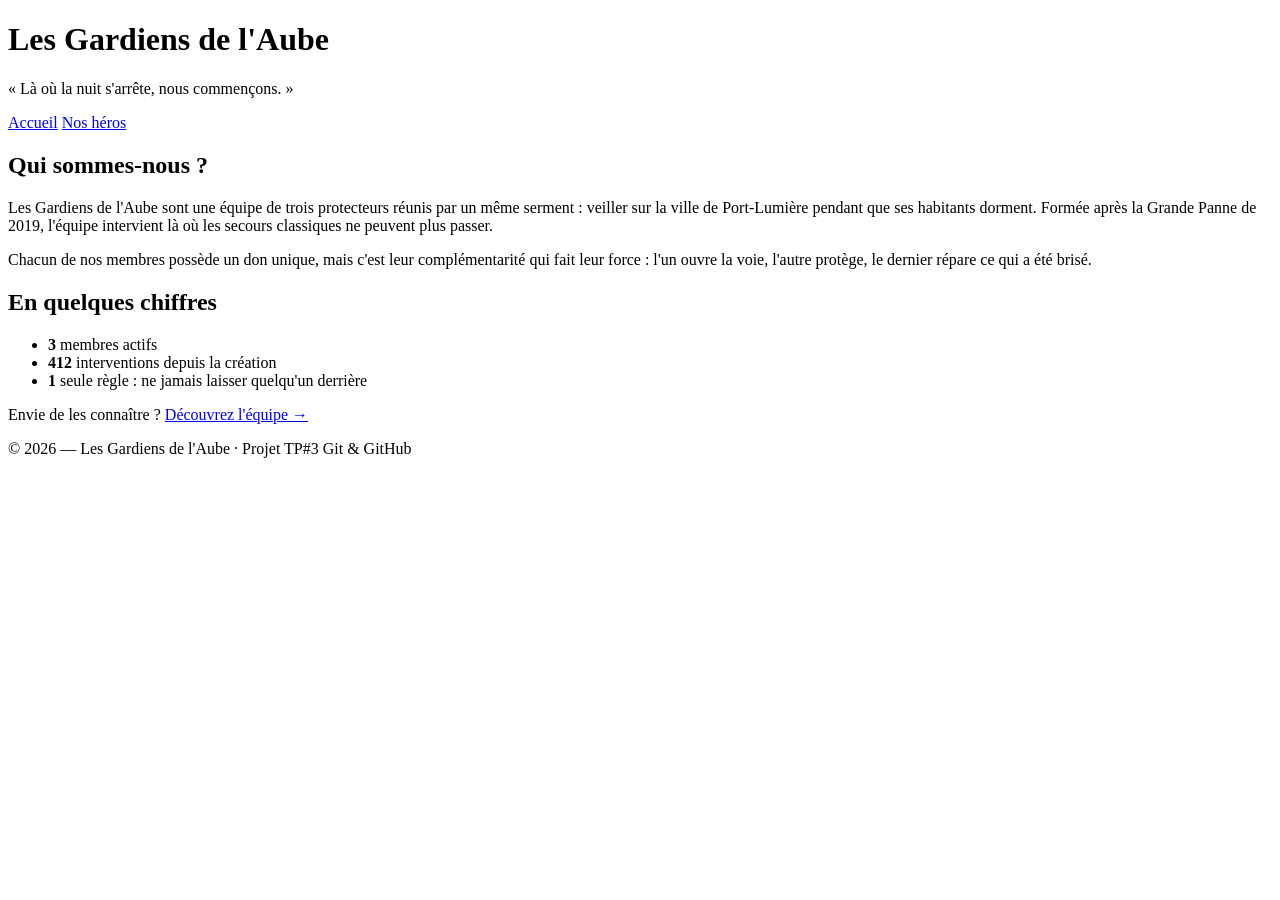
==== index.html @ b71a7534 "Modification du fichier index.html et création du fichier heroes" ====
<!DOCTYPE html>
<html lang="fr">
<head>
  <meta charset="UTF-8">
  <meta name="viewport" content="width=device-width, initial-scale=1.0">
  <title>Les Gardiens de l'Aube — Accueil</title>
  <link rel="stylesheet" href="style.css">
</head>
<body>

  <header class="hero-banner">
    <h1 class="titre-principal">Les Gardiens de l'Aube</h1>
    <p class="slogan">« Là où la nuit s'arrête, nous commençons. »</p>

    <nav class="menu">
      <a href="index.html" class="actif">Accueil</a>
      <a href="heroes.html">Nos héros</a>
    </nav>
  </header>

  <main>
    <section class="presentation">
      <h2>Qui sommes-nous ?</h2>
      <p>
        Les Gardiens de l'Aube sont une équipe de trois protecteurs réunis par un
        même serment : veiller sur la ville de Port-Lumière pendant que ses
        habitants dorment. Formée après la Grande Panne de 2019, l'équipe
        intervient là où les secours classiques ne peuvent plus passer.
      </p>
      <p>
        Chacun de nos membres possède un don unique, mais c'est leur
        complémentarité qui fait leur force : l'un ouvre la voie, l'autre protège,
        le dernier répare ce qui a été brisé.
      </p>
    </section>

    <section class="chiffres">
      <h2>En quelques chiffres</h2>
      <ul>
        <li><strong>3</strong> membres actifs</li>
        <li><strong>412</strong> interventions depuis la création</li>
        <li><strong>1</strong> seule règle : ne jamais laisser quelqu'un derrière</li>
      </ul>
      <p class="appel">
        Envie de les connaître ? <a href="heroes.html">Découvrez l'équipe →</a>
      </p>
    </section>
  </main>

  <footer>
    <p>© 2026 — Les Gardiens de l'Aube · Projet TP#3 Git &amp; GitHub</p>
  </footer>

</body>
</html>
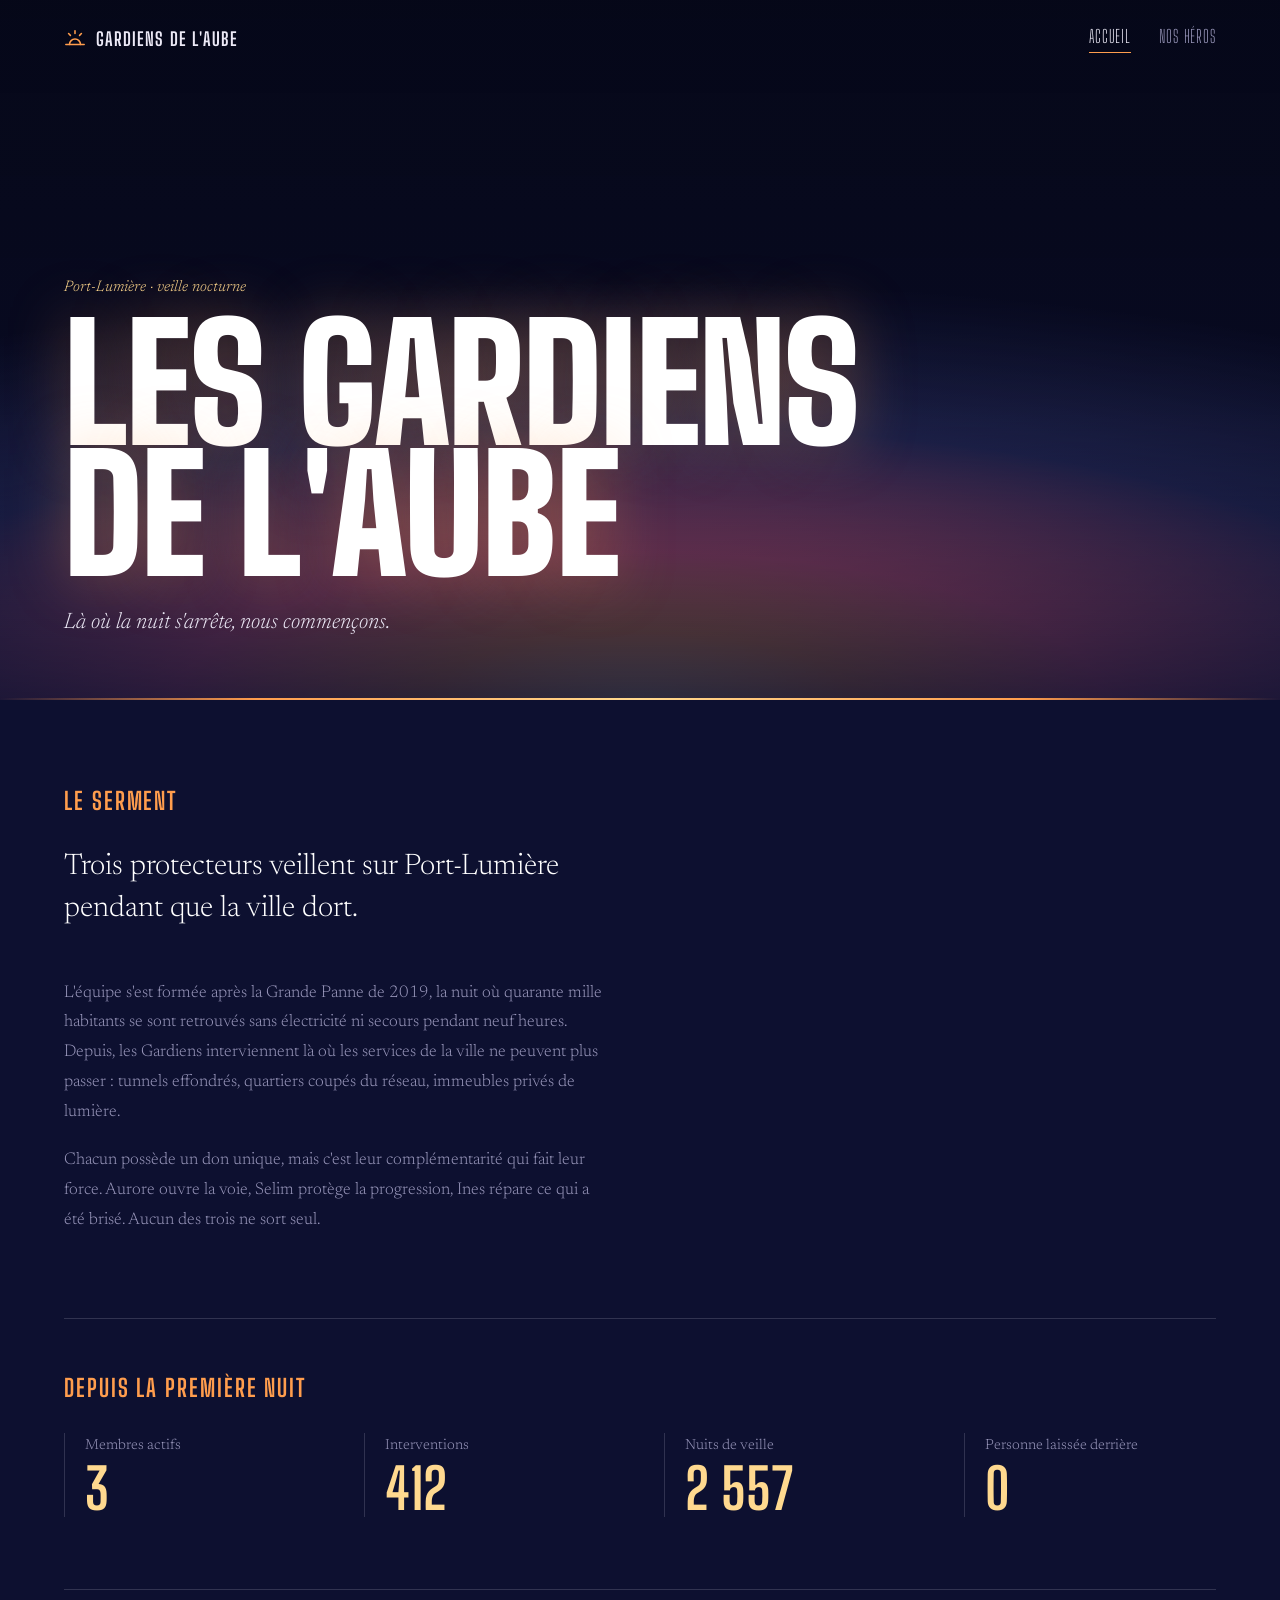
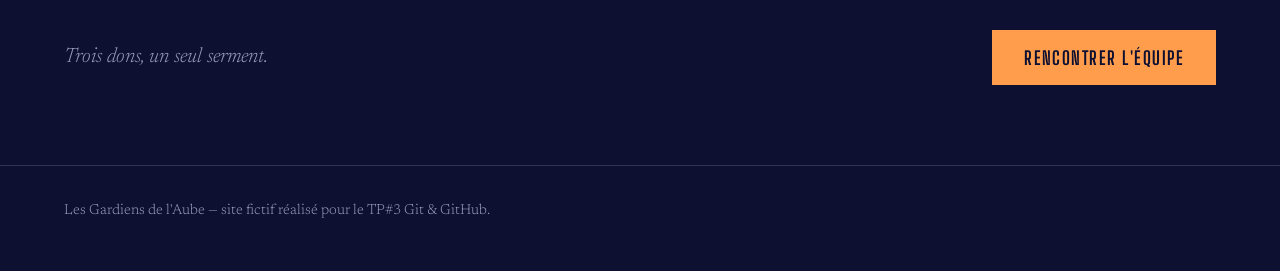
==== commit 93ed330d: "finition du projet" ====
--- a/index.html
+++ b/index.html
@@ -3,52 +3,93 @@
 <head>
   <meta charset="UTF-8">
   <meta name="viewport" content="width=device-width, initial-scale=1.0">
-  <title>Les Gardiens de l'Aube — Accueil</title>
+  <title>Les Gardiens de l'Aube</title>
   <link rel="stylesheet" href="style.css">
 </head>
 <body>
 
-  <header class="hero-banner">
-    <h1 class="titre-principal">Les Gardiens de l'Aube</h1>
-    <p class="slogan">« Là où la nuit s'arrête, nous commençons. »</p>
+  <!-- ===== Barre de navigation ===== -->
+  <nav class="nav">
+    <a class="nav__marque" href="index.html">
+      <svg viewBox="0 0 24 24" aria-hidden="true" focusable="false">
+        <path d="M2 18h20" />
+        <path d="M12 18a6 6 0 0 1 12 0" transform="translate(-6 0)" />
+        <path d="M12 3v3M5 6l2 2M19 6l-2 2" />
+      </svg>
+      Gardiens de l'Aube
+    </a>
+    <ul class="nav__liens">
+      <li><a href="index.html" aria-current="page">Accueil</a></li>
+      <li><a href="heroes.html">Nos héros</a></li>
+    </ul>
+  </nav>
 
-    <nav class="menu">
-      <a href="index.html" class="actif">Accueil</a>
-      <a href="heroes.html">Nos héros</a>
-    </nav>
+  <!-- ===== Horizon : le titre est posé sur la ligne de lumière ===== -->
+  <header class="horizon">
+    <div class="horizon__ciel"></div>
+    <div class="horizon__contenu">
+      <p class="horizon__lieu">Port-Lumière · veille nocturne</p>
+      <h1 class="titre">Les Gardiens<br>de l'Aube</h1>
+      <p class="slogan">Là où la nuit s'arrête, nous commençons.</p>
+    </div>
+    <div class="horizon__ligne"></div>
   </header>
 
   <main>
-    <section class="presentation">
-      <h2>Qui sommes-nous ?</h2>
-      <p>
-        Les Gardiens de l'Aube sont une équipe de trois protecteurs réunis par un
-        même serment : veiller sur la ville de Port-Lumière pendant que ses
-        habitants dorment. Formée après la Grande Panne de 2019, l'équipe
-        intervient là où les secours classiques ne peuvent plus passer.
+
+    <!-- ===== Présentation générale ===== -->
+    <section class="serment">
+      <h2>Le serment</h2>
+      <p class="serment__ouverture">
+        Trois protecteurs veillent sur Port-Lumière pendant que la ville dort.
       </p>
       <p>
-        Chacun de nos membres possède un don unique, mais c'est leur
-        complémentarité qui fait leur force : l'un ouvre la voie, l'autre protège,
-        le dernier répare ce qui a été brisé.
+        L'équipe s'est formée après la Grande Panne de 2019, la nuit où quarante
+        mille habitants se sont retrouvés sans électricité ni secours pendant
+        neuf heures. Depuis, les Gardiens interviennent là où les services de la
+        ville ne peuvent plus passer : tunnels effondrés, quartiers coupés du
+        réseau, immeubles privés de lumière.
+      </p>
+      <p>
+        Chacun possède un don unique, mais c'est leur complémentarité qui fait
+        leur force. Aurore ouvre la voie, Selim protège la progression, Ines
+        répare ce qui a été brisé. Aucun des trois ne sort seul.
       </p>
     </section>
 
-    <section class="chiffres">
-      <h2>En quelques chiffres</h2>
-      <ul>
-        <li><strong>3</strong> membres actifs</li>
-        <li><strong>412</strong> interventions depuis la création</li>
-        <li><strong>1</strong> seule règle : ne jamais laisser quelqu'un derrière</li>
-      </ul>
-      <p class="appel">
-        Envie de les connaître ? <a href="heroes.html">Découvrez l'équipe →</a>
-      </p>
+    <!-- ===== Chiffres : filets fins plutôt que cartes ===== -->
+    <section class="bilan">
+      <h2 class="bilan__titre">Depuis la première nuit</h2>
+      <dl class="bilan__liste">
+        <div>
+          <dt>Membres actifs</dt>
+          <dd>3</dd>
+        </div>
+        <div>
+          <dt>Interventions</dt>
+          <dd>412</dd>
+        </div>
+        <div>
+          <dt>Nuits de veille</dt>
+          <dd>2 557</dd>
+        </div>
+        <div>
+          <dt>Personne laissée derrière</dt>
+          <dd>0</dd>
+        </div>
+      </dl>
     </section>
+
+    <!-- ===== Renvoi vers la page héros ===== -->
+    <section class="renvoi">
+      <p>Trois dons, un seul serment.</p>
+      <a class="bouton" href="heroes.html">Rencontrer l'équipe</a>
+    </section>
+
   </main>
 
-  <footer>
-    <p>© 2026 — Les Gardiens de l'Aube · Projet TP#3 Git &amp; GitHub</p>
+  <footer class="pied">
+    <p>Les Gardiens de l'Aube — site fictif réalisé pour le TP#3 Git &amp; GitHub.</p>
   </footer>
 
 </body>
--- a/style.css
+++ b/style.css
@@ -0,0 +1,403 @@
+/* =========================================================
+   Les Gardiens de l'Aube — feuille de style
+   Direction : l'horizon, le moment où la nuit bascule
+   ========================================================= */
+
+/* ----- Polices personnalisées (Google Fonts) ----- */
+@import url('https://fonts.googleapis.com/css2?family=Big+Shoulders+Display:wght@500;700;900&family=Newsreader:ital,opsz,wght@0,6..72,300;0,6..72,400;1,6..72,300&display=swap');
+
+/* ----- Jetons de couleur ----- */
+:root {
+  --nuit:        #0d1030;  /* couleur de fond principale */
+  --nuit-haute:  #060818;
+  --brume:       #272c56;
+  --horizon:     #ff9d4d;
+  --lueur:       #ffd98f;
+  --braise:      #e2607a;
+  --texte:       #ece9f6;  /* couleur du texte */
+  --texte-doux:  #9b99bd;
+  --filet:       rgba(236, 233, 246, .16);
+
+  --colonne: 34rem;         /* largeur de lecture : < 80 caractères */
+}
+
+/* ----- Base ----- */
+*, *::before, *::after { box-sizing: border-box; }
+
+body {
+  margin: 0;
+  background: var(--nuit);
+  color: var(--texte);
+  font-family: 'Newsreader', Georgia, serif;
+  font-size: 1.0625rem;
+  font-weight: 300;
+  line-height: 1.75;
+  -webkit-font-smoothing: antialiased;
+}
+
+p { margin: 0 0 1.1em; }
+
+a { color: var(--lueur); }
+
+:focus-visible {
+  outline: 2px solid var(--horizon);
+  outline-offset: 3px;
+}
+
+/* =========================================================
+   Navigation
+   ========================================================= */
+.nav {
+  position: relative;
+  z-index: 3;
+  display: flex;
+  align-items: center;
+  justify-content: space-between;
+  gap: 1rem;
+  flex-wrap: wrap;
+  padding: 1.4rem clamp(1.25rem, 5vw, 4rem);
+}
+
+.nav__marque {
+  display: inline-flex;
+  align-items: center;
+  gap: .6rem;
+  font-family: 'Big Shoulders Display', sans-serif;
+  font-weight: 700;
+  font-size: 1.15rem;
+  letter-spacing: .06em;
+  text-transform: uppercase;
+  color: var(--texte);
+  text-decoration: none;
+}
+
+.nav__marque svg {
+  width: 22px;
+  height: 22px;
+  fill: none;
+  stroke: var(--horizon);
+  stroke-width: 1.7;
+  stroke-linecap: round;
+}
+
+.nav__liens {
+  display: flex;
+  gap: 1.75rem;
+  margin: 0;
+  padding: 0;
+  list-style: none;
+}
+
+.nav__liens a {
+  position: relative;
+  padding-bottom: .35rem;
+  font-family: 'Big Shoulders Display', sans-serif;
+  font-size: 1.1rem;
+  letter-spacing: .05em;
+  text-transform: uppercase;
+  color: var(--texte-doux);
+  text-decoration: none;
+  transition: color .25s;
+}
+
+.nav__liens a::after {
+  content: "";
+  position: absolute;
+  left: 0;
+  bottom: 0;
+  width: 100%;
+  height: 1px;
+  background: var(--horizon);
+  transform: scaleX(0);
+  transform-origin: left;
+  transition: transform .3s;
+}
+
+.nav__liens a:hover,
+.nav__liens a[aria-current] { color: var(--texte); }
+.nav__liens a:hover::after,
+.nav__liens a[aria-current]::after { transform: scaleX(1); }
+
+/* =========================================================
+   Horizon — le titre posé sur la ligne de lumière
+   ========================================================= */
+.horizon {
+  position: relative;
+  display: flex;
+  align-items: flex-end;
+  min-height: 78vh;
+  padding: 6rem clamp(1.25rem, 5vw, 4rem) 3.5rem;
+  margin-top: -5rem;
+  overflow: hidden;
+}
+
+.horizon--court { min-height: 46vh; }
+
+/* dégradé nuit -> première lueur */
+.horizon__ciel {
+  position: absolute;
+  inset: 0;
+  background:
+    radial-gradient(120% 70% at 50% 100%,
+      var(--lueur) 0%,
+      var(--horizon) 14%,
+      var(--braise) 30%,
+      var(--brume) 56%,
+      var(--nuit-haute) 85%);
+  opacity: .9;
+  transform-origin: bottom center;
+  animation: lever 1.6s cubic-bezier(.22,.8,.3,1) both;
+}
+
+/* voile sombre pour garder le texte lisible */
+.horizon::before {
+  content: "";
+  position: absolute;
+  inset: 0;
+  background: linear-gradient(to top,
+    rgba(13,16,48,.86) 0%,
+    rgba(13,16,48,.35) 40%,
+    rgba(6,8,24,.55) 100%);
+  z-index: 1;
+}
+
+.horizon__contenu {
+  position: relative;
+  z-index: 2;
+  width: 100%;
+}
+
+.horizon__ligne {
+  position: absolute;
+  left: 0;
+  right: 0;
+  bottom: 0;
+  height: 2px;
+  z-index: 2;
+  background: linear-gradient(to right,
+    transparent, var(--horizon) 20%, var(--lueur) 50%, var(--horizon) 80%, transparent);
+}
+
+.horizon__lieu {
+  margin: 0 0 1rem;
+  font-size: .95rem;
+  font-style: italic;
+  color: var(--lueur);
+}
+
+/* ----- Titre mis en valeur ----- */
+.titre {
+  margin: 0;
+  font-family: 'Big Shoulders Display', sans-serif;
+  font-weight: 900;
+  font-size: clamp(3.5rem, 13vw, 10rem);
+  line-height: .82;
+  letter-spacing: -.01em;
+  text-transform: uppercase;
+  color: #fff;
+  text-shadow: 0 0 60px rgba(255, 157, 77, .35);
+}
+
+.slogan {
+  max-width: 30rem;
+  margin: 1.5rem 0 0;
+  font-size: clamp(1.05rem, 2.4vw, 1.4rem);
+  font-style: italic;
+  color: var(--texte);
+}
+
+@keyframes lever {
+  from { transform: translateY(14%) scaleY(1.12); opacity: 0; }
+  to   { transform: none; opacity: .9; }
+}
+
+/* =========================================================
+   Contenu courant
+   ========================================================= */
+main {
+  padding: 0 clamp(1.25rem, 5vw, 4rem);
+}
+
+h2 {
+  font-family: 'Big Shoulders Display', sans-serif;
+  font-weight: 700;
+  font-size: 1.5rem;
+  letter-spacing: .08em;
+  text-transform: uppercase;
+  color: var(--horizon);
+  margin: 0 0 1.5rem;
+}
+
+/* ----- Le serment ----- */
+.serment {
+  max-width: var(--colonne);
+  padding: 5rem 0 4rem;
+}
+
+.serment__ouverture {
+  font-size: clamp(1.35rem, 3.2vw, 1.85rem);
+  line-height: 1.45;
+  color: #fff;
+  margin-bottom: 1.6em;
+}
+
+.serment p:not(.serment__ouverture) { color: var(--texte-doux); }
+
+/* ----- Bilan chiffré ----- */
+.bilan {
+  padding: 3rem 0 4.5rem;
+  border-top: 1px solid var(--filet);
+}
+
+.bilan__liste {
+  display: grid;
+  grid-template-columns: repeat(auto-fit, minmax(11rem, 1fr));
+  gap: 2.5rem 3rem;
+  margin: 0;
+}
+
+.bilan__liste div {
+  border-left: 1px solid var(--filet);
+  padding-left: 1.25rem;
+}
+
+.bilan__liste dt {
+  font-size: .9rem;
+  color: var(--texte-doux);
+}
+
+.bilan__liste dd {
+  margin: .2rem 0 0;
+  font-family: 'Big Shoulders Display', sans-serif;
+  font-weight: 700;
+  font-size: 3.5rem;
+  line-height: 1;
+  color: var(--lueur);
+}
+
+/* ----- Renvoi ----- */
+.renvoi {
+  display: flex;
+  align-items: center;
+  justify-content: space-between;
+  flex-wrap: wrap;
+  gap: 1.5rem;
+  padding: 2.5rem 0 5rem;
+  border-top: 1px solid var(--filet);
+}
+
+.renvoi p {
+  margin: 0;
+  font-size: 1.3rem;
+  font-style: italic;
+  color: var(--texte-doux);
+}
+
+.bouton {
+  font-family: 'Big Shoulders Display', sans-serif;
+  font-weight: 700;
+  font-size: 1.15rem;
+  letter-spacing: .08em;
+  text-transform: uppercase;
+  color: var(--nuit);
+  background: var(--horizon);
+  text-decoration: none;
+  padding: .7rem 2rem;
+  transition: background .25s, color .25s;
+}
+
+.bouton:hover { background: var(--lueur); }
+
+/* =========================================================
+   Fiches héros
+   ========================================================= */
+.equipe {
+  max-width: 62rem;
+  margin: 0 auto;
+  padding-top: 4rem;
+  padding-bottom: 5rem;
+}
+
+.fiche {
+  display: grid;
+  grid-template-columns: 9rem 1fr;
+  gap: 2.5rem;
+  padding: 3.25rem 0;
+  border-top: 1px solid var(--filet);
+}
+
+.fiche:first-child { border-top: 0; padding-top: 1rem; }
+
+.fiche__sigle svg {
+  width: 100%;
+  height: auto;
+  fill: none;
+  stroke: var(--signature);
+  stroke-width: 3;
+  stroke-linecap: round;
+  stroke-linejoin: round;
+  opacity: .9;
+}
+
+.fiche__texte { max-width: var(--colonne); }
+
+.fiche__alias {
+  margin: 0;
+  font-size: 1.05rem;
+  font-style: italic;
+  color: var(--signature);
+}
+
+.fiche__nom {
+  margin: .1rem 0 .4rem;
+  font-family: 'Big Shoulders Display', sans-serif;
+  font-weight: 900;
+  font-size: clamp(2.4rem, 6vw, 3.75rem);
+  line-height: .95;
+  letter-spacing: -.01em;
+  text-transform: uppercase;
+  color: #fff;
+}
+
+.fiche__role {
+  margin: 0 0 1.3rem;
+  padding-bottom: 1.1rem;
+  border-bottom: 1px solid var(--filet);
+  font-size: .95rem;
+  color: var(--texte-doux);
+}
+
+.fiche__texte p:last-child { margin-bottom: 0; }
+
+/* =========================================================
+   Pied de page
+   ========================================================= */
+.pied {
+  padding: 2rem clamp(1.25rem, 5vw, 4rem) 3rem;
+  border-top: 1px solid var(--filet);
+  font-size: .9rem;
+  color: var(--texte-doux);
+}
+
+.pied p { margin: 0; }
+
+/* =========================================================
+   Petits écrans
+   ========================================================= */
+@media (max-width: 640px) {
+  .horizon { min-height: 70vh; }
+
+  .fiche {
+    grid-template-columns: 1fr;
+    gap: 1.5rem;
+  }
+
+  .fiche__sigle svg { width: 5.5rem; }
+
+  .bilan__liste dd { font-size: 2.75rem; }
+}
+
+/* ----- Accessibilité : animations réduites ----- */
+@media (prefers-reduced-motion: reduce) {
+  * { animation: none !important; transition: none !important; }
+}
